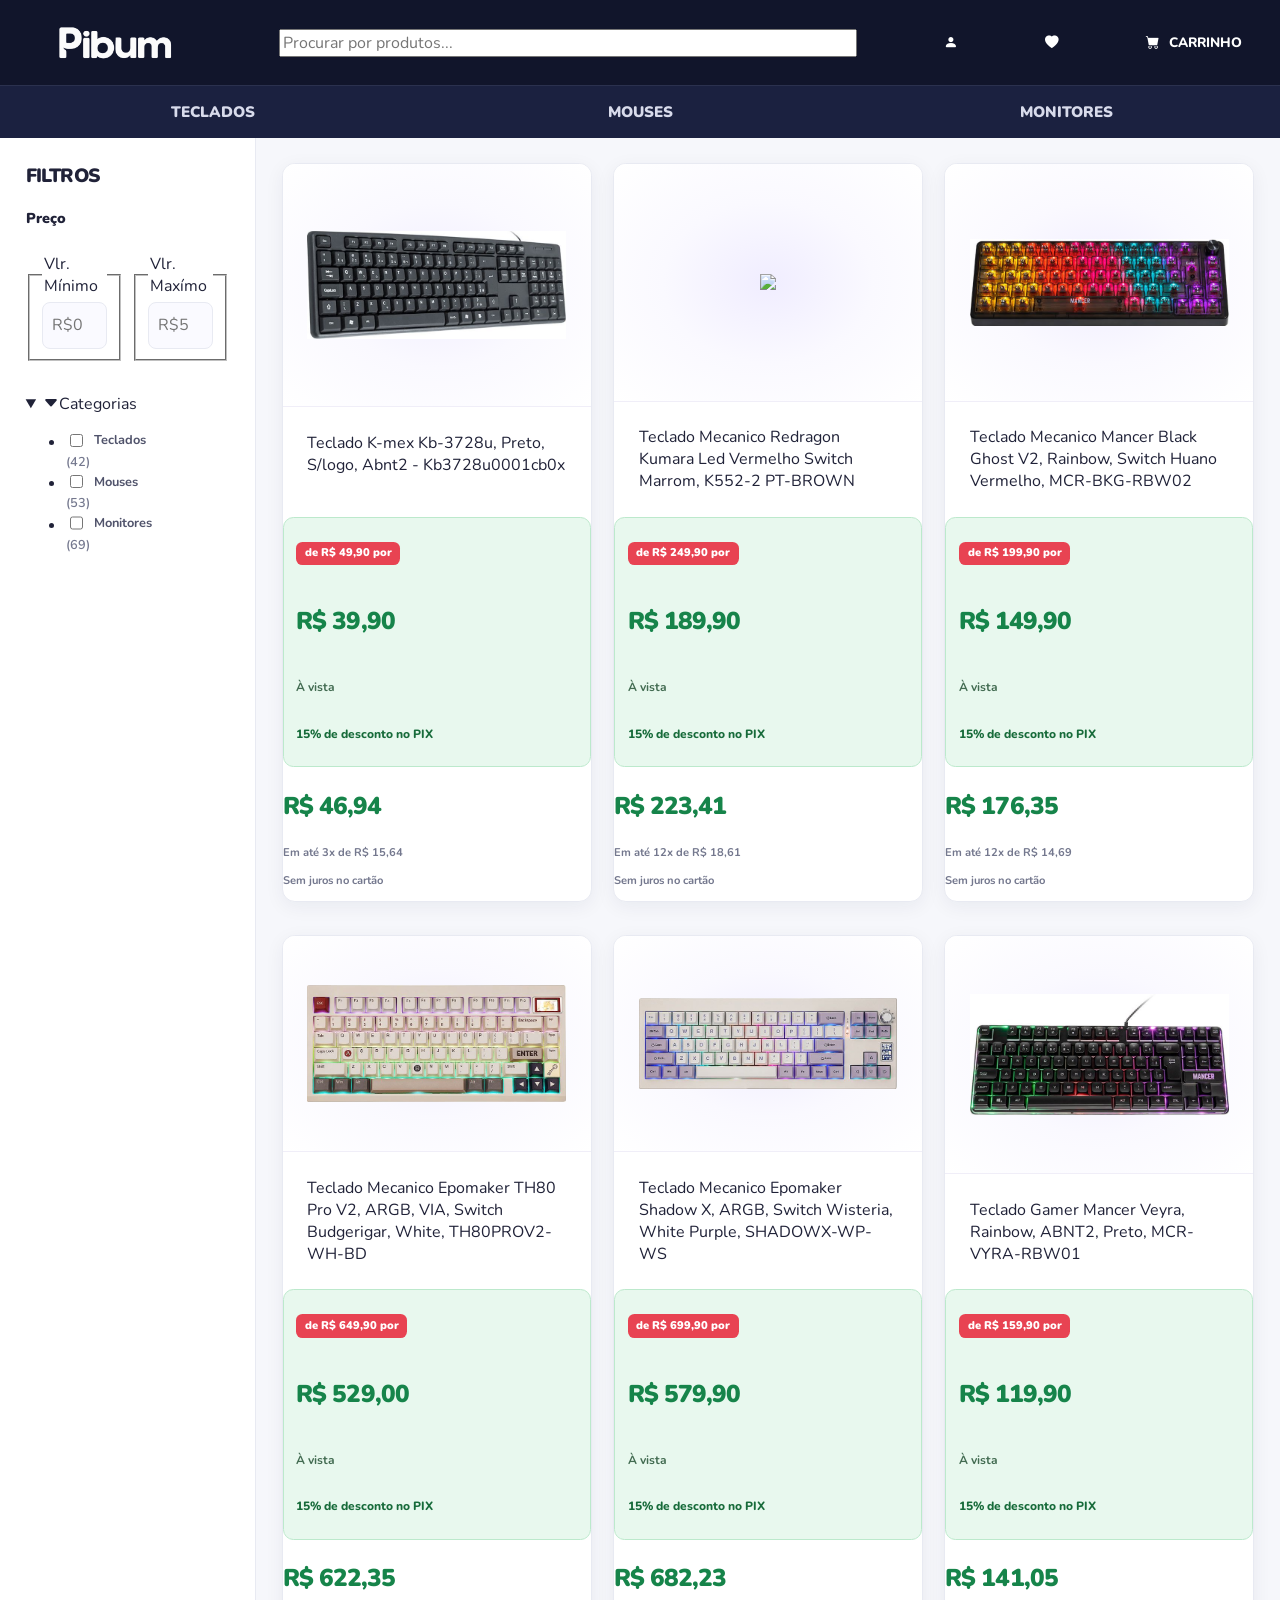
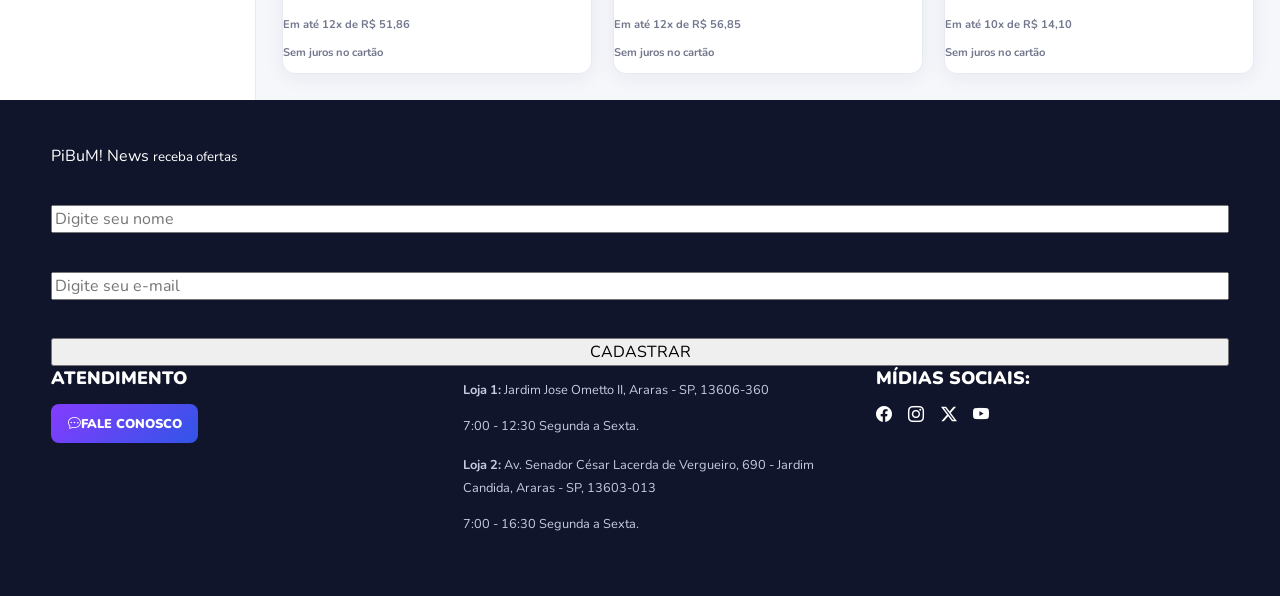
==== index.html @ f9accb11 "Add files via upload" ====
<!DOCTYPE html>
<html lang="pt-br">
<head>
    <meta charset="UTF-8">
    <meta name="viewport" content="width=device-width, initial-scale=1.0">
    <link rel="stylesheet" href="style.css">
    <link rel="stylesheet" href="https://cdn.jsdelivr.net/npm/bootstrap-icons@1.13.1/font/bootstrap-icons.min.css">
    <link rel="icon" type="img/png" href="imglogo/Pibum Site Logo.png">
    <title>Pikabum</title>
</head>
<body>

    <!--HEADER-->

    <header>
        <div class="logo">
            <img src="logo-pibum.png">
        </div>
        
        <input type="search" placeholder="Procurar por produtos..." class="busca">
           
        <div class="user" title="Usuário"><i class="bi bi-person-fill"></i></div>
            
        <div class="favoritos" title="Favoritos"><i class="bi bi-heart-fill"></i></div>
            
        <div class="carrinho">
            <i class="bi bi-cart-fill"></i>
            <div class="texto_carrinho">
                <p>CARRINHO</p>
            
            </div>
        </div>
            
    </header>
    
    <!--NAV-->

    <nav>
        <ul>
            <li><a href="index.html">TECLADOS</a></li>
            <li><a href="mouses.html">MOUSES</a></li>
            <li><a href="monitores.html">MONITORES</a></li>
        </ul>
    </nav>

    <!--ASIDE-->

    <aside>

        <h2>FILTROS</h2>
        <div class="blocoPrecos">
            <h3>Preço</h3>

            <div class="caixinhas">
                <div class="caixinhaMin">
                <fieldset> 
                    <legend>Vlr. Mínimo</legend>
                    <input type="number" placeholder="R$0,00" min="0">
               </fieldset>
                </div>

                <div class="caixinhaMax">
                    <fieldset>
                        <legend>Vlr. Maxímo</legend>
                        <input type="number" placeholder="R$5.000,00" min="0">
                    </fieldset>
                </div>
            </div>
        </div>

        <details open class="blocoCategorias">
            <summary><i class="bi bi-caret-down-fill"></i>Categorias</summary>
            <ul>
                <li>
                    <label>
                        <input type="checkbox"> <span>Teclados</span>
                    </label>
                    <span class="quantidade">(42)</span>
                </li>
            
                <li>
                    <label>
                        <input type="checkbox"> <span>Mouses</span>
                    </label>
                    <span class="quantidade">(53)</span>
                </li>

                <li>
                    <label>
                        <input type="checkbox"> <span>Monitores</span>
                    </label>
                    <span class="quantidade">(69)</span>
                </li>
            </ul>
        </details>
    </aside>

    <!--MAIN-->

    <main>
    <!--TECLADO 1-->
    <div class="cardProduto">

        <div class="cardImagemCaixa">
            <img src="Teclado Membrana K-Mex KB-3728, ABNT2, Preto, KB3728U0001CB0X.png">
        </div>

        <div class="cardTexto">Teclado K-mex Kb-3728u, Preto, S/logo, Abnt2 - Kb3728u0001cb0x</div>
        <div class="cardPix">
            <p class="promo">de R$ 49,90 por</p>
            <p class="preco">R$ 39,90</p>
            <p class="aVista">À vista</p>
            <p class="descontoPix">15% de desconto no PIX</p>
        </div>

        <div class="cardParcela">
            <p class="preco">R$ 46,94</p>
            <p class="infoCartao">Em até 3x de R$ 15,64</p>
            <p class="infoCartao">Sem juros no cartão</p>
        </div>
    </div>

    <!--TECLADO 2-->
    <div class="cardProduto">

        <div class="cardImagemCaixa">
            <img src=Teclado Mecanico Redragon Kumara Led Vermelho Switch Marrom, K552-2 PT-BROWN.png">
        </div>

        <div class="cardTexto">Teclado Mecanico Redragon Kumara Led Vermelho Switch Marrom, K552-2 PT-BROWN</div>
        <div class="cardPix">
            <p class="promo">de R$ 249,90 por</p>
            <p class="preco">R$ 189,90</p>
            <p class="aVista">À vista</p>
            <p class="descontoPix">15% de desconto no PIX</p>
        </div>

        <div class="cardParcela">
            <p class="preco">R$ 223,41</p>
            <p class="infoCartao">Em até 12x de R$ 18,61</p>
            <p class="infoCartao">Sem juros no cartão</p>
        </div>
    </div>

    <!--TECLADO 3-->
    <div class="cardProduto">

        <div class="cardImagemCaixa">
            <img src="Teclado Mecanico Mancer Black Ghost V2, Rainbow, Switch Huano Vermelho, MCR-BKG-RBW02.png">
        </div>

        <div class="cardTexto">Teclado Mecanico Mancer Black Ghost V2, Rainbow, Switch Huano Vermelho, MCR-BKG-RBW02</div>
        <div class="cardPix">
            <p class="promo">de R$ 199,90 por</p>
            <p class="preco">R$ 149,90</p>
            <p class="aVista">À vista</p>
            <p class="descontoPix">15% de desconto no PIX</p>
        </div>

        <div class="cardParcela">
            <p class="preco">R$ 176,35</p>
            <p class="infoCartao">Em até 12x de R$ 14,69</p>
            <p class="infoCartao">Sem juros no cartão</p>
        </div>
    </div>

    <!--TECLADO 4-->
    <div class="cardProduto">

        <div class="cardImagemCaixa">
            <img src="Teclado Mecanico Epomaker TH80 Pro V2, ARGB, VIA, Switch Budgerigar, White, TH80PROV2-WH-BD.png">
        </div>

        <div class="cardTexto">Teclado Mecanico Epomaker TH80 Pro V2, ARGB, VIA, Switch Budgerigar, White, TH80PROV2-WH-BD</div>
        <div class="cardPix">
            <p class="promo">de R$ 649,90 por</p>
            <p class="preco">R$ 529,00</p>
            <p class="aVista">À vista</p>
            <p class="descontoPix">15% de desconto no PIX</p>
        </div>

        <div class="cardParcela">
            <p class="preco">R$ 622,35</p>
            <p class="infoCartao">Em até 12x de R$ 51,86</p>
            <p class="infoCartao">Sem juros no cartão</p>
        </div>
    </div>

    <!--TECLADO 5-->
    <div class="cardProduto">

        <div class="cardImagemCaixa">
            <img src="Teclado Mecanico Epomaker Shadow X, ARGB, Switch Wisteria, White Purple, SHADOWX-WP-WS.png">
        </div>

        <div class="cardTexto">Teclado Mecanico Epomaker Shadow X, ARGB, Switch Wisteria, White Purple, SHADOWX-WP-WS</div>
        <div class="cardPix">
            <p class="promo">de R$ 699,90 por</p>
            <p class="preco">R$ 579,90</p>
            <p class="aVista">À vista</p>
            <p class="descontoPix">15% de desconto no PIX</p>
        </div>

        <div class="cardParcela">
            <p class="preco">R$ 682,23</p>
            <p class="infoCartao">Em até 12x de R$ 56,85</p>
            <p class="infoCartao">Sem juros no cartão</p>
        </div>
    </div>

    <!--TECLADO 6-->
    <div class="cardProduto">

        <div class="cardImagemCaixa">
            <img src="Teclado Gamer Mancer Veyra, Rainbow, ABNT2, Preto, MCR-VYRA-RBW01.png">
        </div>

        <div class="cardTexto">Teclado Gamer Mancer Veyra, Rainbow, ABNT2, Preto, MCR-VYRA-RBW01</div>
        <div class="cardPix">
            <p class="promo">de R$ 159,90 por</p>
            <p class="preco">R$ 119,90</p>
            <p class="aVista">À vista</p>
            <p class="descontoPix">15% de desconto no PIX</p>
        </div>

        <div class="cardParcela">
            <p class="preco">R$ 141,05</p>
            <p class="infoCartao">Em até 10x de R$ 14,10</p>
            <p class="infoCartao">Sem juros no cartão</p>
        </div>
    </div>
</main>

    <!--FOOTER-->

    <footer>
    <div class="footCad">
        <span>PiBuM! News <small>receba ofertas</small></span>
        <input type="text" placeholder="Digite seu nome">
        <input type="email" placeholder="Digite seu e-mail">
        <button>CADASTRAR</button>
    </div>
    <div class="footContent">
        <div class="footAtendimento">
        <h2>ATENDIMENTO</h2>
        <button class="buttonAtendimento"><i class="bi bi-chat-dots"></i>FALE CONOSCO</button>
    </div>

    <div class="lojaFisica">
        <div class="loja1">
            <p><strong>Loja 1: </strong>Jardim Jose Ometto II, Araras - SP, 13606-360</p>
            <p>7:00 - 12:30 Segunda a Sexta.</p>
        </div>
        <div class="loja2">
            <p><strong>Loja 2: </strong> Av. Senador César Lacerda de Vergueiro, 690 - Jardim Candida, Araras - SP, 13603-013</p>
            <p>7:00 - 16:30 Segunda a Sexta.</p>
        </div>
    </div>

    <div class="midiasSociais">
        <h2>MÍDIAS SOCIAIS:</h2>
        <div class="midiaIcons">
            <i class="bi bi-facebook"></i>
            <a href="https://www.instagram.com/breno.brunoo/"><i class="bi bi-instagram"></i></a>
            <i class="bi bi-twitter-x"></i>
            <a href="https://www.youtube.com/@caf-etec/videos"><i class="bi bi-youtube"></i></a>
        </div>
    </div>
    </div>
    </footer>
</body>
</html>
---- style.css ----
@import url('https://fonts.googleapis.com/css2?family=Nunito:wght@400;500;600;700;800;900&display=swap');

/* =========================================
   PIBUM! — VARIÁVEIS
========================================= */

:root {
    --navy: #11152b;
    --navy-light: #1b2140;
    --blue: #3155e7;
    --purple: #853cff;
    --purple-light: #f0eaff;
    --background: #f6f7fb;
    --white: #ffffff;
    --text: #202238;
    --muted: #74788e;
    --border: #e8eaf2;
    --green: #16844a;
    --red: #e84352;

    --radius: clamp(0.65rem, 1vw, 1rem);
    --page-padding: clamp(1rem, 4vw, 4rem);
    --section-gap: clamp(0.8rem, 1.5vw, 1.5rem);

    --shadow: 0 0.3rem 1.2rem rgb(24 29 65 / 6%);
    --shadow-hover: 0 0.7rem 1.8rem rgb(24 29 65 / 12%);
}

/* =========================================
   RESET
========================================= */

* {
    box-sizing: border-box;
}

html {
    scroll-behavior: smooth;
}

body {
    margin: 0;
    min-width: 320px;
    background: var(--background);
    color: var(--text);
    font-family: 'Nunito', sans-serif;

    display: grid;
    grid-template-columns: minmax(0, 1fr);
    grid-template-areas:
        "head"
        "nav"
        "filter"
        "main"
        "foot";
}

img {
    display: block;
    max-width: 100%;
}

a {
    color: inherit;
}

input,
button,
select {
    font: inherit;
}

button,
a {
    -webkit-tap-highlight-color: transparent;
}

/* =========================================
   CABEÇALHO
========================================= */

header {
    grid-area: head;
    width: 100%;
    min-width: 0;

    padding: 1.5rem var(--page-padding);

    display: flex;
    align-items: center;
    justify-content: space-between;
    flex-wrap: wrap;
    gap: clamp(0.65rem, 1.5vw, 1.5rem);

    background: var(--navy);
    color: var(--white);
}

.logo {
    display: flex;
    align-items: center;
    flex-shrink: 0;
}

.logo img {
    width: clamp(6.5rem, 12vw, 10.5rem);
    height: auto;
    object-fit: contain;
}

.busca {
    order: 5;
    width: 100%;
    min-width: 0;
}

.busca input {
    display: block;
    width: 100%;
    min-width: 0;

    padding: 0.8em 1em;

    color: var(--text);
    background: var(--white);
    border: 0.12em solid transparent;
    border-radius: 0.65rem;
    outline: none;

    font-size: clamp(0.85rem, 1.2vw, 1rem);

    transition: border-color 0.2s ease;
}

.busca input:focus {
    border-color: var(--purple);
}

.busca input::placeholder {
    color: #9295a7;
}

.user,
.favoritos,
.carrinho {
    display: flex;
    align-items: center;
    justify-content: center;
    gap: 0.45em;

    color: var(--white);
    text-decoration: none;
    font-size: clamp(0.75rem, 1vw, 1rem);
    font-weight: 800;
    white-space: nowrap;
}

.user img,
.favoritos img,
.carrinho img {
    width: 2.2rem;
    height: 2.2rem;
    object-fit: contain;
    flex-shrink: 0;
}

.texto_carrinho {
    display: none;
}

/* =========================================
   NAVEGAÇÃO
========================================= */

nav {
    grid-area: nav;
    width: 100%;
    background: var(--navy-light);
    border-top: 1px solid rgb(255 255 255 / 7%);
}

nav ul {
    display: flex;
    align-items: stretch;
    justify-content: center;

    list-style: none;
    margin: 0;
    padding: 0;
}

nav li {
    flex: 1;
    min-width: 0;
    text-align: center;
}

nav a {
    display: flex;
    align-items: center;
    justify-content: center;

    min-height: clamp(2.8rem, 4.5vw, 3.5rem);
    padding: 0.75em 0.6em;

    color: #d8dbeb;
    text-decoration: none;
    font-size: clamp(0.8rem, 1.1vw, 1rem);
    font-weight: 900;

    transition:
        color 0.2s ease,
        background-color 0.2s ease;
}

nav a:hover {
    color: var(--white);
    background: rgb(133 60 255 / 18%);
}

/* =========================================
   FILTROS
========================================= */

aside {
    grid-area: filter;
    min-width: 0;

    padding: clamp(1rem, 2vw, 2rem);

    background: var(--white);
    border-bottom: 1px solid var(--border);
}

aside h2 {
    margin: 0 0 1em;
    font-size: clamp(1.15rem, 1.5vw, 1.5rem);
    font-weight: 900;
    letter-spacing: -0.03em;
}

aside h3 {
    margin: 0 0 0.8em;
    font-size: clamp(0.9rem, 1.1vw, 1.1rem);
    font-weight: 900;
}

.blocoPrecos,
.blocoCategorias {
    margin-bottom: clamp(1.2rem, 2.5vw, 2rem);
}

.blocoPrecos {
    display: flex;
    flex-direction: column;
    gap: 0.8em;
}

.caixinhas {
    display: flex;
    align-items: center;
    gap: 4%;
    width: 100%;
}

.caixinhaMin,
.caixinhaMax {
    width: 48%;
    min-width: 0;
}

.caixinhaMin input,
.caixinhaMax input {
    width: 100%;
    min-width: 0;

    padding: 0.7em 0.6em;

    background: #fafaff;
    border: 1px solid var(--border);
    border-radius: 0.5rem;
    outline: none;
}

.caixinhaMin input:focus,
.caixinhaMax input:focus {
    border-color: var(--purple);
}

.blocoCategorias {
    display: flex;
    flex-direction: column;
    gap: 0.8em;
}

.blocoCategorias label {
    display: flex;
    align-items: center;
    gap: 0.6em;

    color: #50536b;
    font-size: clamp(0.8rem, 1vw, 0.95rem);
    font-weight: 700;
    cursor: pointer;
}

.blocoCategorias input {
    width: 1.05em;
    height: 1.05em;
    accent-color: var(--purple);
    cursor: pointer;
    flex-shrink: 0;
}

.quantidade {
    margin-left: auto;
    color: var(--muted);
    font-size: 0.8em;
    font-weight: 600;
}

/* =========================================
   VITRINE DE PRODUTOS
========================================= */

main {
    grid-area: main;
    min-width: 0;

    padding: clamp(1rem, 2.5vw, 2.5rem);

    display: grid;
    grid-template-columns: minmax(0, 1fr);
    align-content: start;
    gap: var(--section-gap);
}

/* =========================================
   CARDS DE PRODUTOS
========================================= */

.cardProduto {
    display: flex;
    flex-direction: column;
    min-width: 0;
    overflow: hidden;

    background: var(--white);
    border: 1px solid var(--border);
    border-radius: var(--radius);
    box-shadow: var(--shadow);

    transition:
        transform 0.22s ease,
        box-shadow 0.22s ease,
        border-color 0.22s ease;
}

.cardProduto:hover {
    transform: translateY(-0.25rem);
    border-color: #d8ccff;
    box-shadow: var(--shadow-hover);
}

.cardImagemCaixa {
    display: flex;
    align-items: center;
    justify-content: center;

    width: 100%;
    height: clamp(11rem, 20vw, 16rem);
    padding: 8%;

    background:
        radial-gradient(
            ellipse at center,
            #f0edff 0%,
            #faf9ff 48%,
            #ffffff 100%
        );

    border-bottom: 1px solid #f0eef8;
}

.cardImagemCaixa img {
    max-width: 100%;
    max-height: 100%;
    width: auto;
    height: auto;
    object-fit: contain;

    transition: transform 0.25s ease;
}

.cardProduto:hover .cardImagemCaixa img {
    transform: scale(1.045);
}

.cardTexto {
    display: flex;
    flex-direction: column;
    align-items: flex-start;
    flex: 1;
    gap: 0.65em;

    padding: clamp(0.9rem, 1.5vw, 1.5rem);
}

.cardTexto h2,
.cardTexto h3,
.cardTexto p {
    width: 100%;
    margin: 0;
    overflow-wrap: anywhere;
}

.cardTexto h2,
.cardTexto h3 {
    color: var(--text);
    font-size: clamp(0.95rem, 1.2vw, 1.15rem);
    font-weight: 900;
    line-height: 1.45;
}

/* =========================================
   PREÇOS E PROMOÇÕES
========================================= */

/* Área de compra à vista com destaque visual */

.cardPix {
    display: flex;
    flex-direction: column;
    gap: 0.4rem;

    width: 100%;
    padding: 0.8rem;

    color: #176b3a;
    background: #e8f8ee;
    border: 1px solid #bce9cc;
    border-radius: 0.65rem;

    font-size: clamp(0.75rem, 0.9vw, 0.9rem);
    font-weight: 700;
}

.promo {
    display: inline-flex;
    align-items: center;
    align-self: flex-start;

    padding: 0.4em 0.75em;
    border-radius: 0.4rem;

    color: var(--white);
    background: var(--red);

    font-size: clamp(0.7rem, 0.8vw, 0.8rem);
    font-weight: 900;
    line-height: 1.3;
}

.preco {
    color: var(--green);
    font-size: clamp(1.35rem, 2vw, 1.8rem);
    font-weight: 900;
    line-height: 1.2;
    letter-spacing: -0.04em;
}

.aVista {
    color: #426b51;
    font-size: clamp(0.75rem, 0.9vw, 0.9rem);
    font-weight: 700;
}

.descontoPix {
    color: #176b3a;
    font-size: clamp(0.75rem, 0.9vw, 0.9rem);
    font-weight: 800;
}

.cardParcela {
    color: #565a70;
    font-size: clamp(0.8rem, 0.95vw, 0.95rem);
    font-weight: 700;
    line-height: 1.5;
}

.infoCartao {
    color: var(--muted);
    font-size: clamp(0.7rem, 0.8vw, 0.8rem);
    line-height: 1.5;
}

/* =========================================
   RODAPÉ
========================================= */

footer {
    grid-area: foot;
    min-width: 0;

    padding: clamp(1.5rem, 3.5vw, 3.5rem) var(--page-padding);

    background: var(--navy);
    color: var(--white);
}

.footCad {
    display: flex;
    flex-direction: column;
    gap: clamp(1.5rem, 3vw, 3rem);
}

.footContent {
    display: flex;
    flex-direction: column;
    gap: clamp(1.5rem, 3vw, 3rem);
}

.footAtendimento,
.lojaFisica,
.midiasSociais {
    min-width: 0;
}

.footAtendimento h2,
.lojaFisica h2,
.midiasSociais h2 {
    margin: 0 0 0.8em;
    color: var(--white);
    font-size: clamp(1rem, 1.4vw, 1.25rem);
    font-weight: 900;
}

.footAtendimento p,
.lojaFisica p {
    color: #c7cbe0;
    font-size: clamp(0.8rem, 1vw, 0.95rem);
    line-height: 1.8;
}

.buttonAtendimento {
    display: inline-flex;
    align-items: center;
    justify-content: center;

    padding: 0.8em 1.3em;
    border: 0;
    border-radius: 0.5rem;

    color: var(--white);
    background: linear-gradient(135deg, var(--purple), var(--blue));
    text-decoration: none;
    font-size: clamp(0.8rem, 1vw, 0.95rem);
    font-weight: 900;
    cursor: pointer;

    transition:
        transform 0.2s ease,
        opacity 0.2s ease;
}

.buttonAtendimento:hover {
    transform: translateY(-0.12rem);
    opacity: 0.92;
}

.loja1,
.loja2 {
    margin-bottom: 1em;
}

.midiaIcons {
    display: flex;
    flex-wrap: wrap;
    align-items: center;
    gap: clamp(0.7rem, 1.3vw, 1.3rem);
}

.midiaIcons a {
    display: flex;
    align-items: center;
    justify-content: center;
}

.midiaIcons img {
    width: clamp(1.8rem, 2.8vw, 2.8rem);
    height: clamp(1.8rem, 2.8vw, 2.8rem);
    object-fit: contain;

    transition: transform 0.2s ease;
}

.midiaIcons a:hover img {
    transform: scale(1.12);
}

/* =========================================
   TABLET — 768px ATÉ 991px
========================================= */

@media (min-width: 768px) and (max-width: 991px) {

    body {
        grid-template-columns: 25% minmax(0, 75%);
        grid-template-areas:
            "head head"
            "nav nav"
            "filter main"
            "foot foot";
    }

    header {
        flex-wrap: nowrap;
        gap: 1.5%;
        padding: 1rem 3%;
    }

    .logo img {
        width: clamp(5.5rem, 12vw, 7rem);
    }

    .busca {
        order: initial;
        flex: 1;
        width: auto;
        min-width: 0;
    }

    .busca input {
        padding: 0.75em;
        font-size: 0.85rem;
    }

    .user,
    .favoritos,
    .carrinho {
        gap: 0.3em;
        font-size: clamp(0.65rem, 1.1vw, 0.8rem);
    }

    .user img,
    .favoritos img,
    .carrinho img {
        width: 2.3rem;
        height: 2.3rem;
    }

    .texto_carrinho {
        display: none;
    }

    nav a {
        min-height: 3rem;
        font-size: 0.9rem;
    }

    aside {
        padding: 8%;
        border-right: 1px solid var(--border);
        border-bottom: 0;
    }

    main {
        grid-template-columns: repeat(2, minmax(0, 1fr));
        gap: 3%;
        padding: 3%;
    }

    .cardImagemCaixa {
        height: clamp(9rem, 19vw, 12rem);
        padding: 7%;
    }

    .cardTexto {
        padding: 7%;
        gap: 0.6em;
    }

    .cardTexto h2,
    .cardTexto h3 {
        font-size: clamp(0.85rem, 1.5vw, 1rem);
    }

    .preco {
        font-size: clamp(1.15rem, 2.5vw, 1.45rem);
    }

    .footContent {
        display: grid;
        grid-template-columns: repeat(2, minmax(0, 1fr));
        gap: 5%;
    }
}

/* =========================================
   DESKTOP — 992px OU MAIS
========================================= */

@media (min-width: 992px) {

    body {
        grid-template-columns: 20% minmax(0, 80%);
        grid-template-areas:
            "head head"
            "nav nav"
            "filter main"
            "foot foot";
    }

    header {
        flex-wrap: nowrap;
        gap: 2%;
        padding: 1rem 3%;
    }

    .logo img {
        width: clamp(8rem, 12vw, 11rem);
    }

    .busca {
        order: initial;
        flex: 1;
        width: auto;
        min-width: 0;
        max-width: 48%;
    }

    .busca input {
        padding: 0.9em 1.1em;
        font-size: clamp(0.9rem, 1vw, 1.1rem);
    }

    /* ÍCONES MAIORES NO DESKTOP */

    .user,
    .favoritos,
    .carrinho {
        gap: 0.65em;
        font-size: clamp(0.85rem, 1vw, 1.1rem);
    }

    .user img,
    .favoritos img,
    .carrinho img {
        width: 3.2rem;
        height: 3.2rem;
    }

    .texto_carrinho {
        display: inline;
    }

    nav a {
        min-height: clamp(3rem, 4vw, 3.6rem);
        font-size: clamp(0.95rem, 1.1vw, 1.1rem);
    }

    aside {
        padding: 10%;
        border-right: 1px solid var(--border);
        border-bottom: 0;
    }

    main {
        grid-template-columns: repeat(3, minmax(0, 1fr));
        gap: 2.2%;
        padding: 2.5%;
    }

    .cardImagemCaixa {
        height: clamp(12rem, 19vw, 16rem);
        padding: 8%;
    }

    .cardTexto {
        padding: 8%;
        gap: 0.7em;
    }

    .cardTexto h2,
    .cardTexto h3 {
        font-size: clamp(1rem, 1.2vw, 1.2rem);
    }

    .preco {
        font-size: clamp(1.5rem, 1.9vw, 1.9rem);
    }

    .footContent {
        display: grid;
        grid-template-columns: repeat(3, minmax(0, 1fr));
        gap: 5%;
    }
}
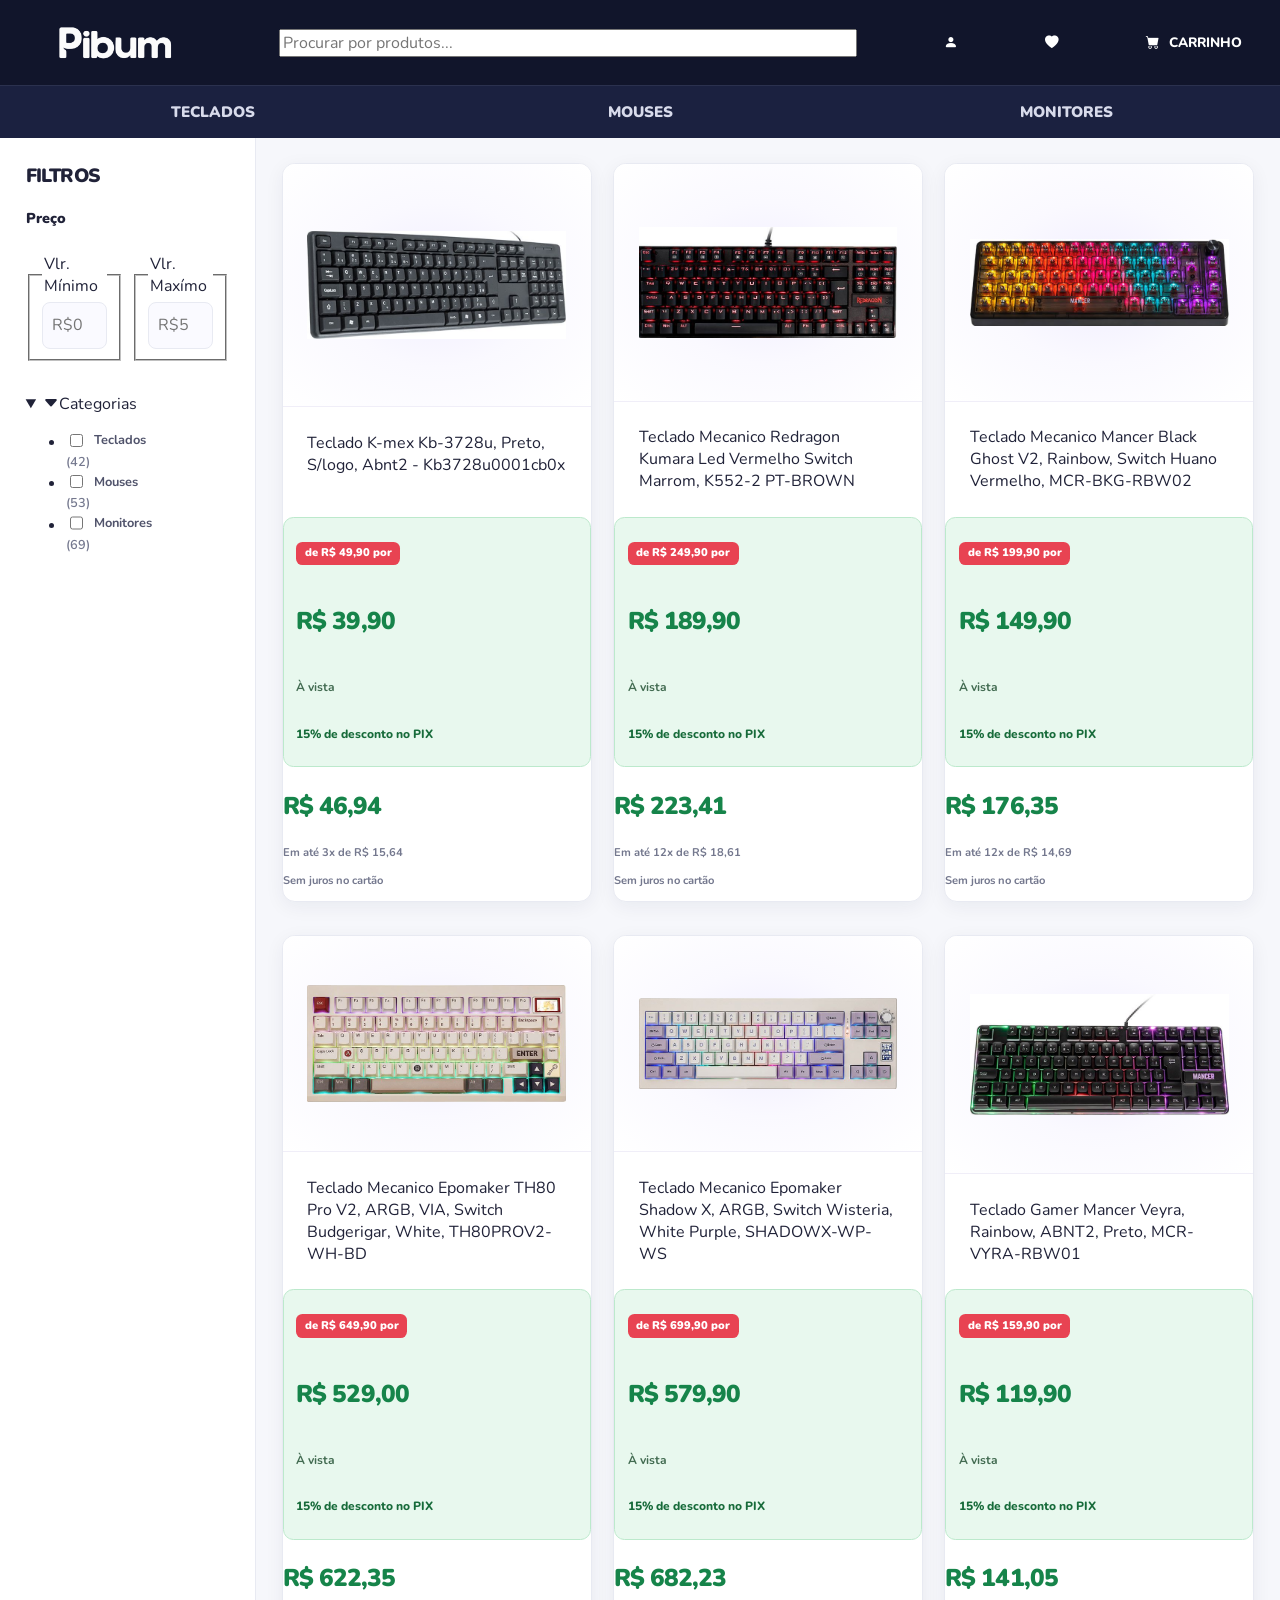
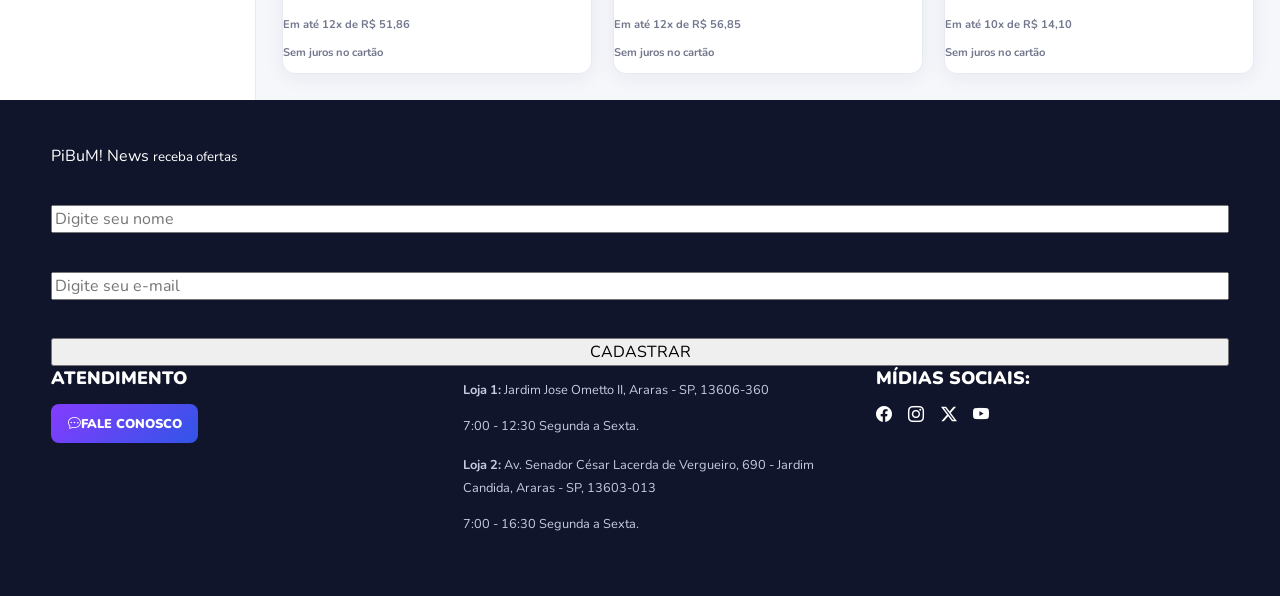
==== commit 5ac86167: "Add files via upload" ====
--- a/index.html
+++ b/index.html
@@ -124,7 +124,7 @@
     <div class="cardProduto">
 
         <div class="cardImagemCaixa">
-            <img src=Teclado Mecanico Redragon Kumara Led Vermelho Switch Marrom, K552-2 PT-BROWN.png">
+            <img src="Teclado Mecanico Redragon Kumara Led Vermelho Switch Marrom, K552-2 PT-BROWN.png">
         </div>
 
         <div class="cardTexto">Teclado Mecanico Redragon Kumara Led Vermelho Switch Marrom, K552-2 PT-BROWN</div>
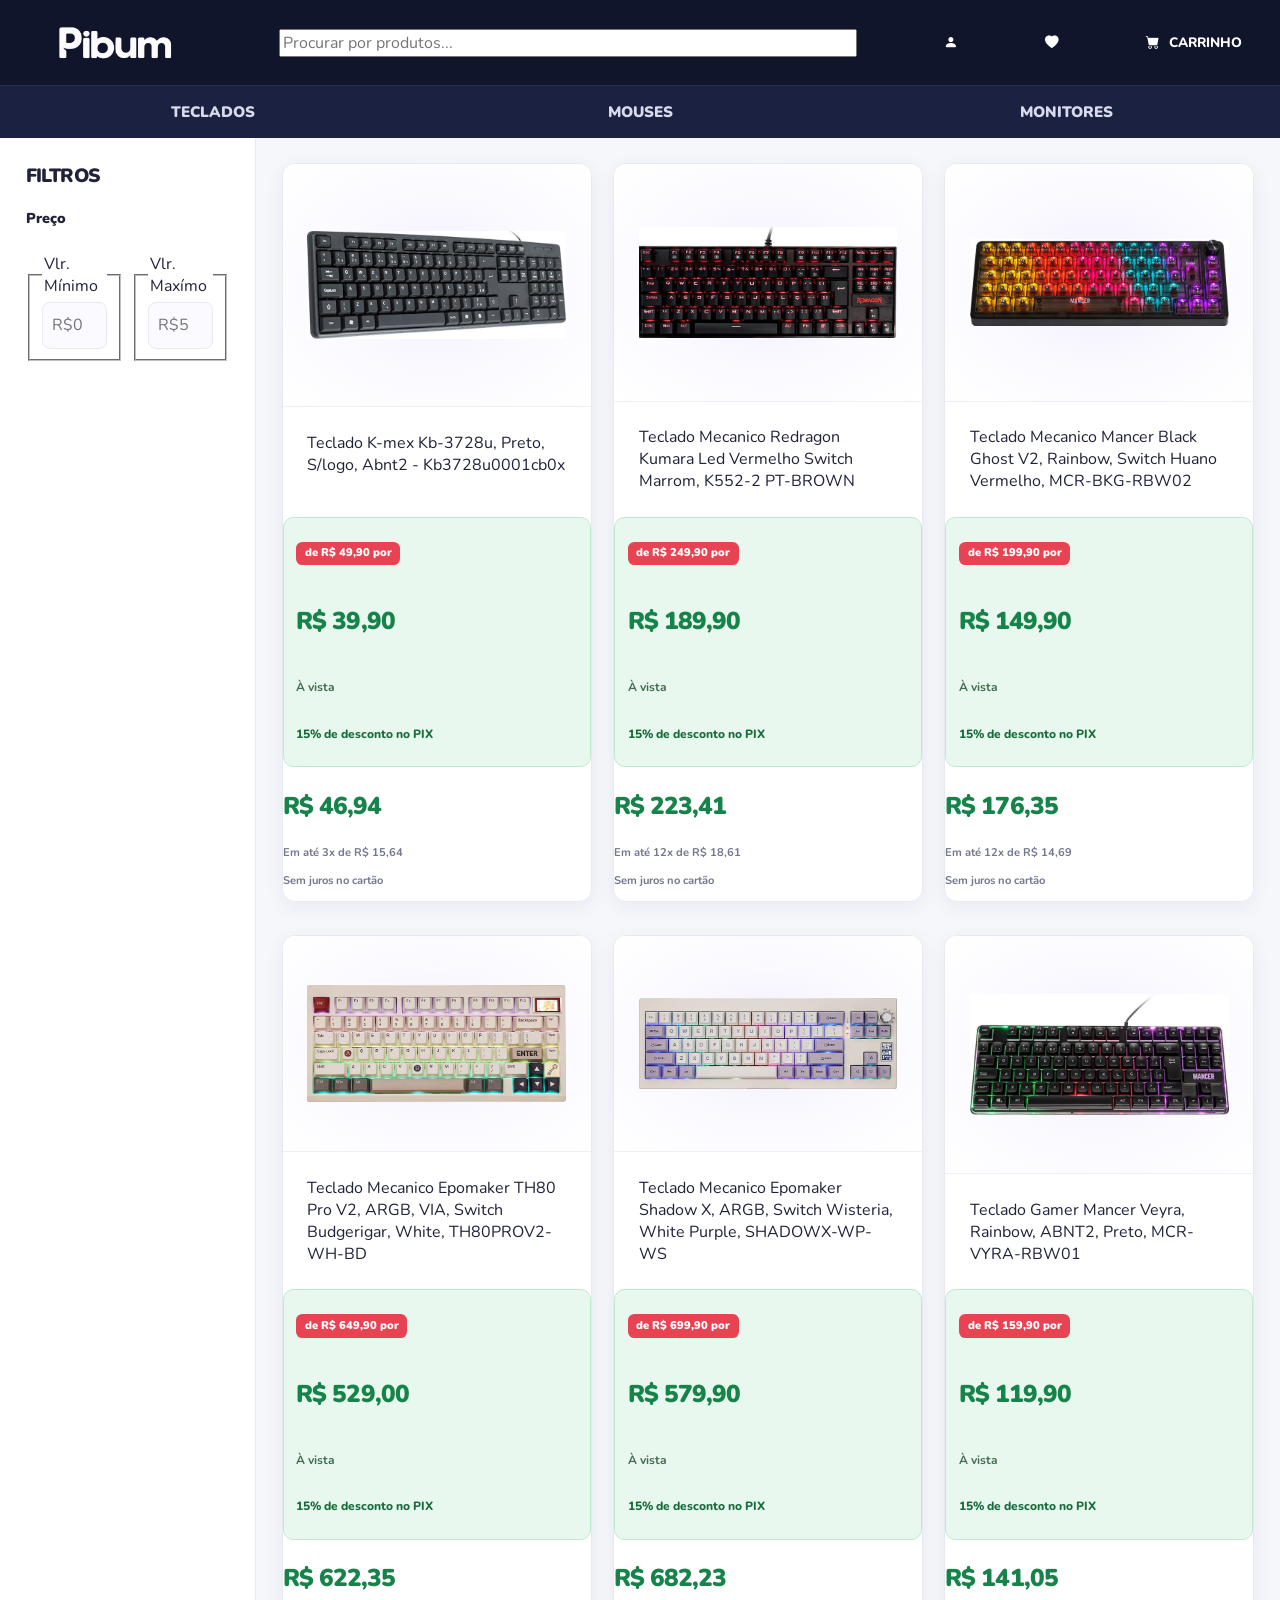
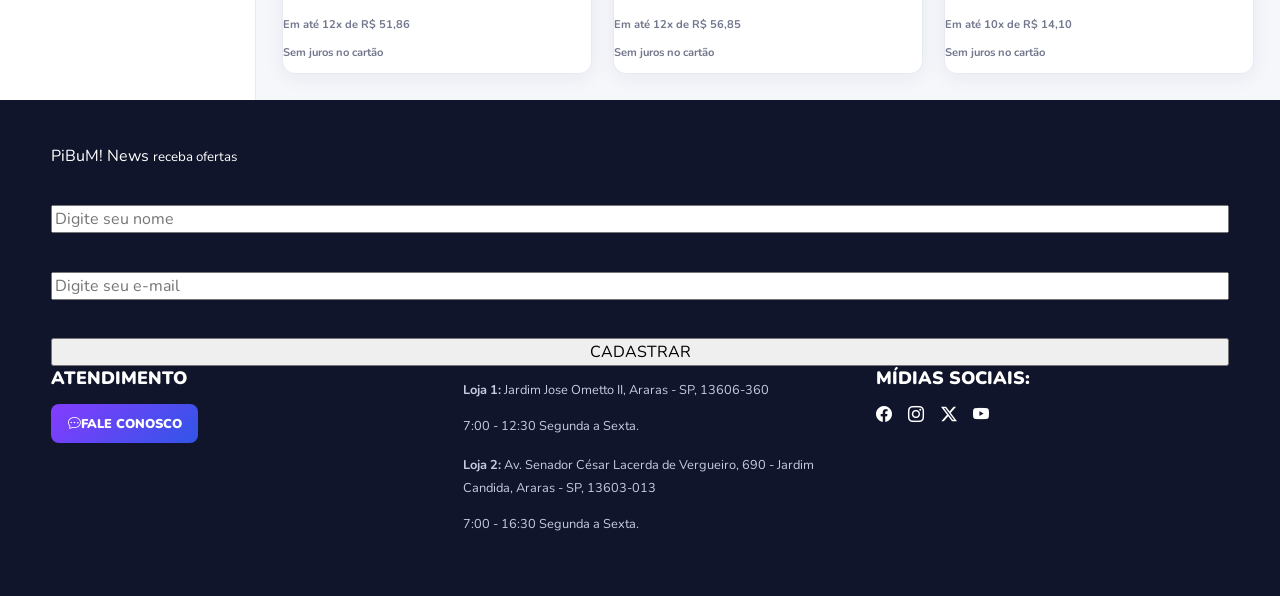
==== commit 71747f64: "Update index.html" ====
--- a/index.html
+++ b/index.html
@@ -68,31 +68,7 @@
             </div>
         </div>
 
-        <details open class="blocoCategorias">
-            <summary><i class="bi bi-caret-down-fill"></i>Categorias</summary>
-            <ul>
-                <li>
-                    <label>
-                        <input type="checkbox"> <span>Teclados</span>
-                    </label>
-                    <span class="quantidade">(42)</span>
-                </li>
-            
-                <li>
-                    <label>
-                        <input type="checkbox"> <span>Mouses</span>
-                    </label>
-                    <span class="quantidade">(53)</span>
-                </li>
-
-                <li>
-                    <label>
-                        <input type="checkbox"> <span>Monitores</span>
-                    </label>
-                    <span class="quantidade">(69)</span>
-                </li>
-            </ul>
-        </details>
+        
     </aside>
 
     <!--MAIN-->
@@ -269,4 +245,4 @@
     </div>
     </footer>
 </body>
-</html>+</html>
